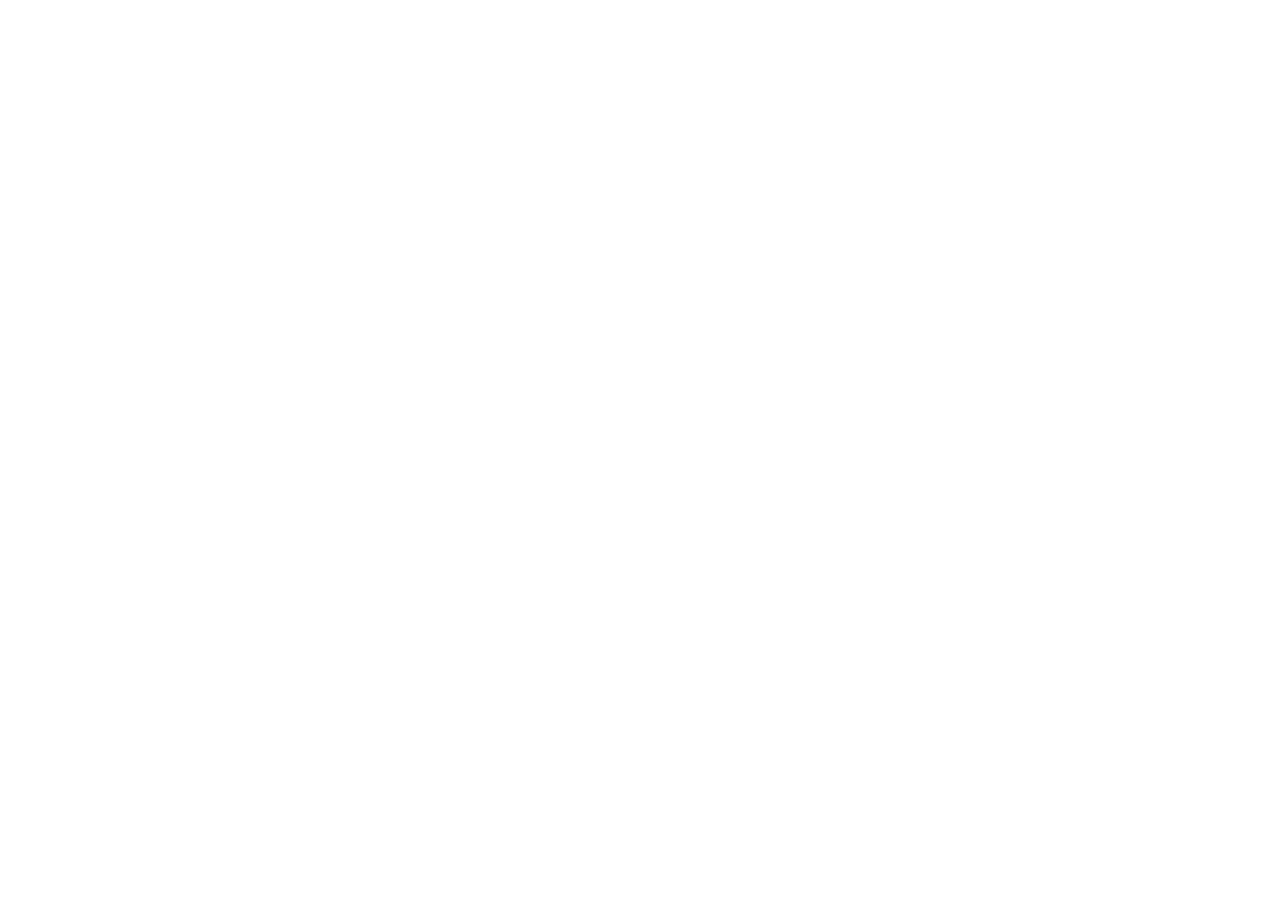
==== landing-page-1/index.html @ 4dc1adb1 "Change ruta para el archivo style.css" ====
<!doctype html>
<html lang="en">
<head>
    <meta charset="UTF-8">
    <meta name="viewport" content="width=device-width, user-scalable=no, initial-scale=1.0, maximum-scale=1.0, minimum-scale=1.0">
    <meta http-equiv="X-UA-Compatible" content="ie=edge">
    <link rel="stylesheet" href="css/style.css">
    <title>Document</title>
</head>
<body>

</body>
</html>
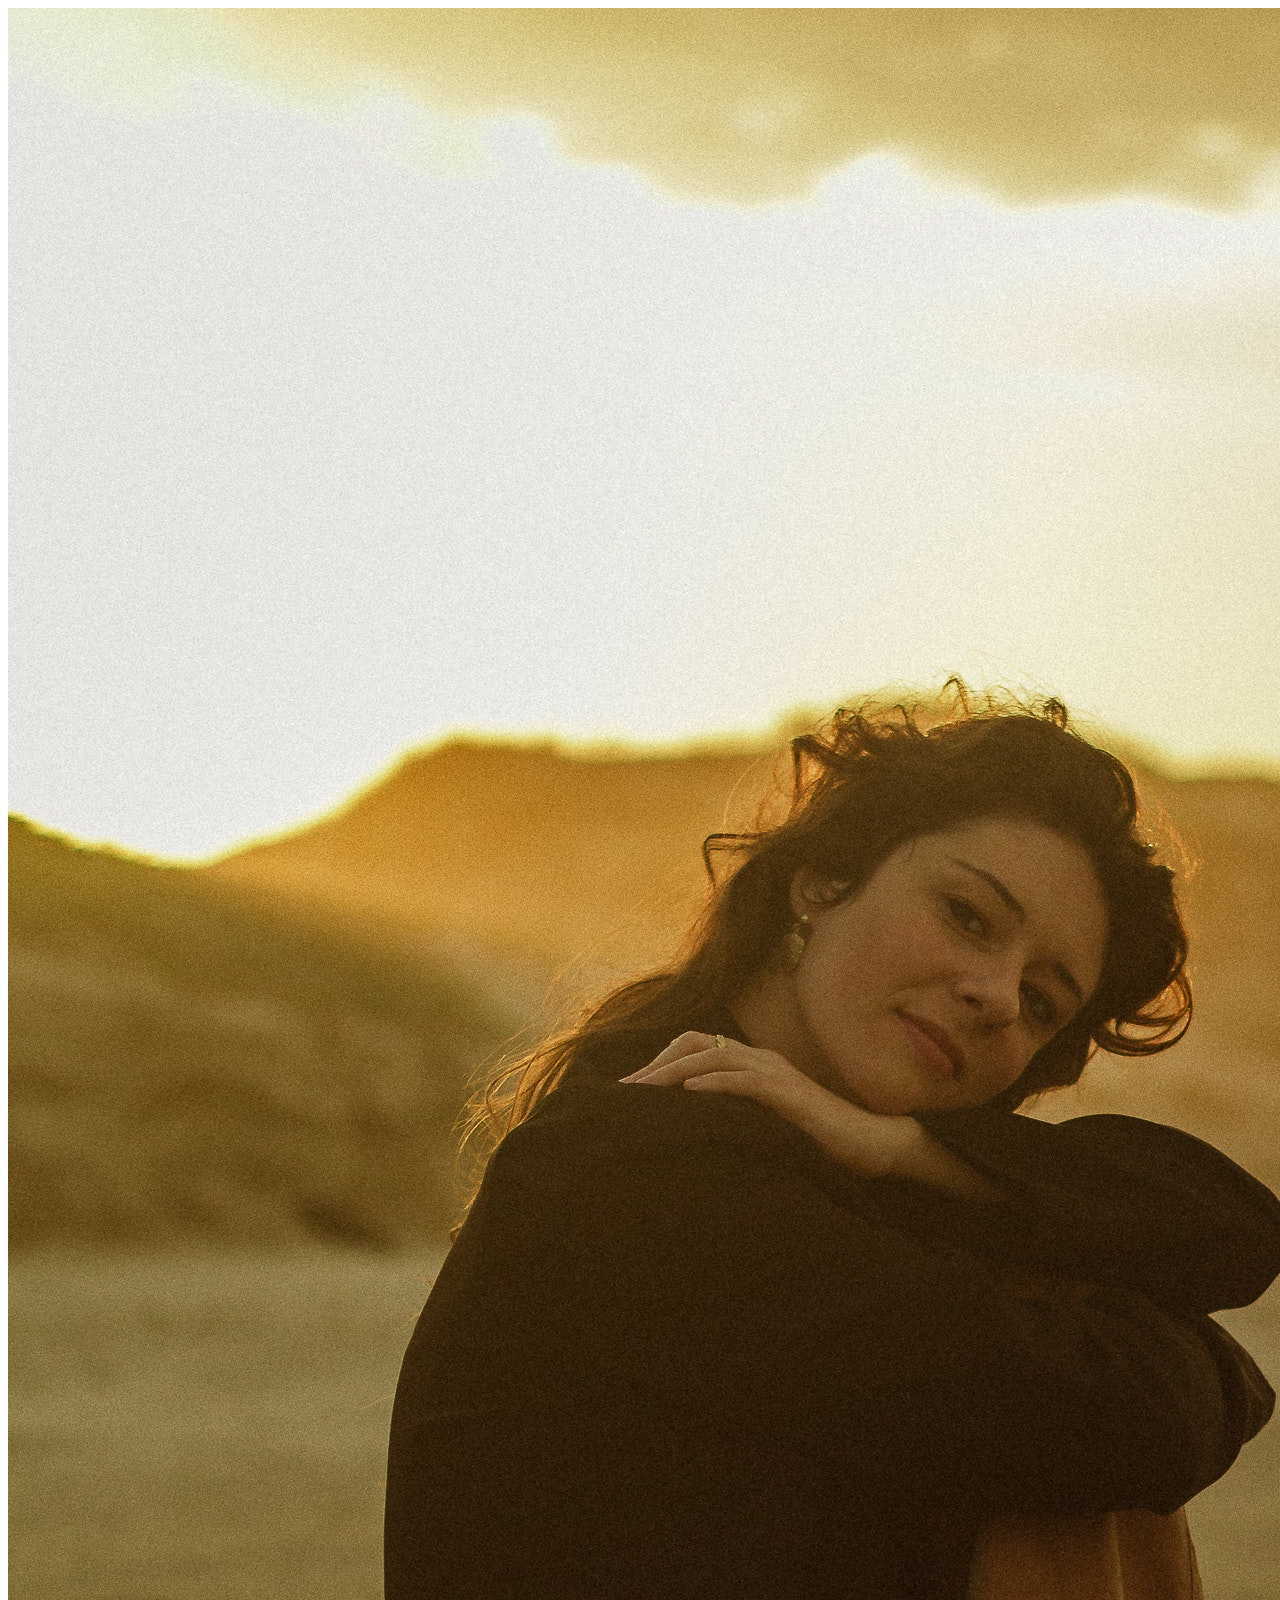
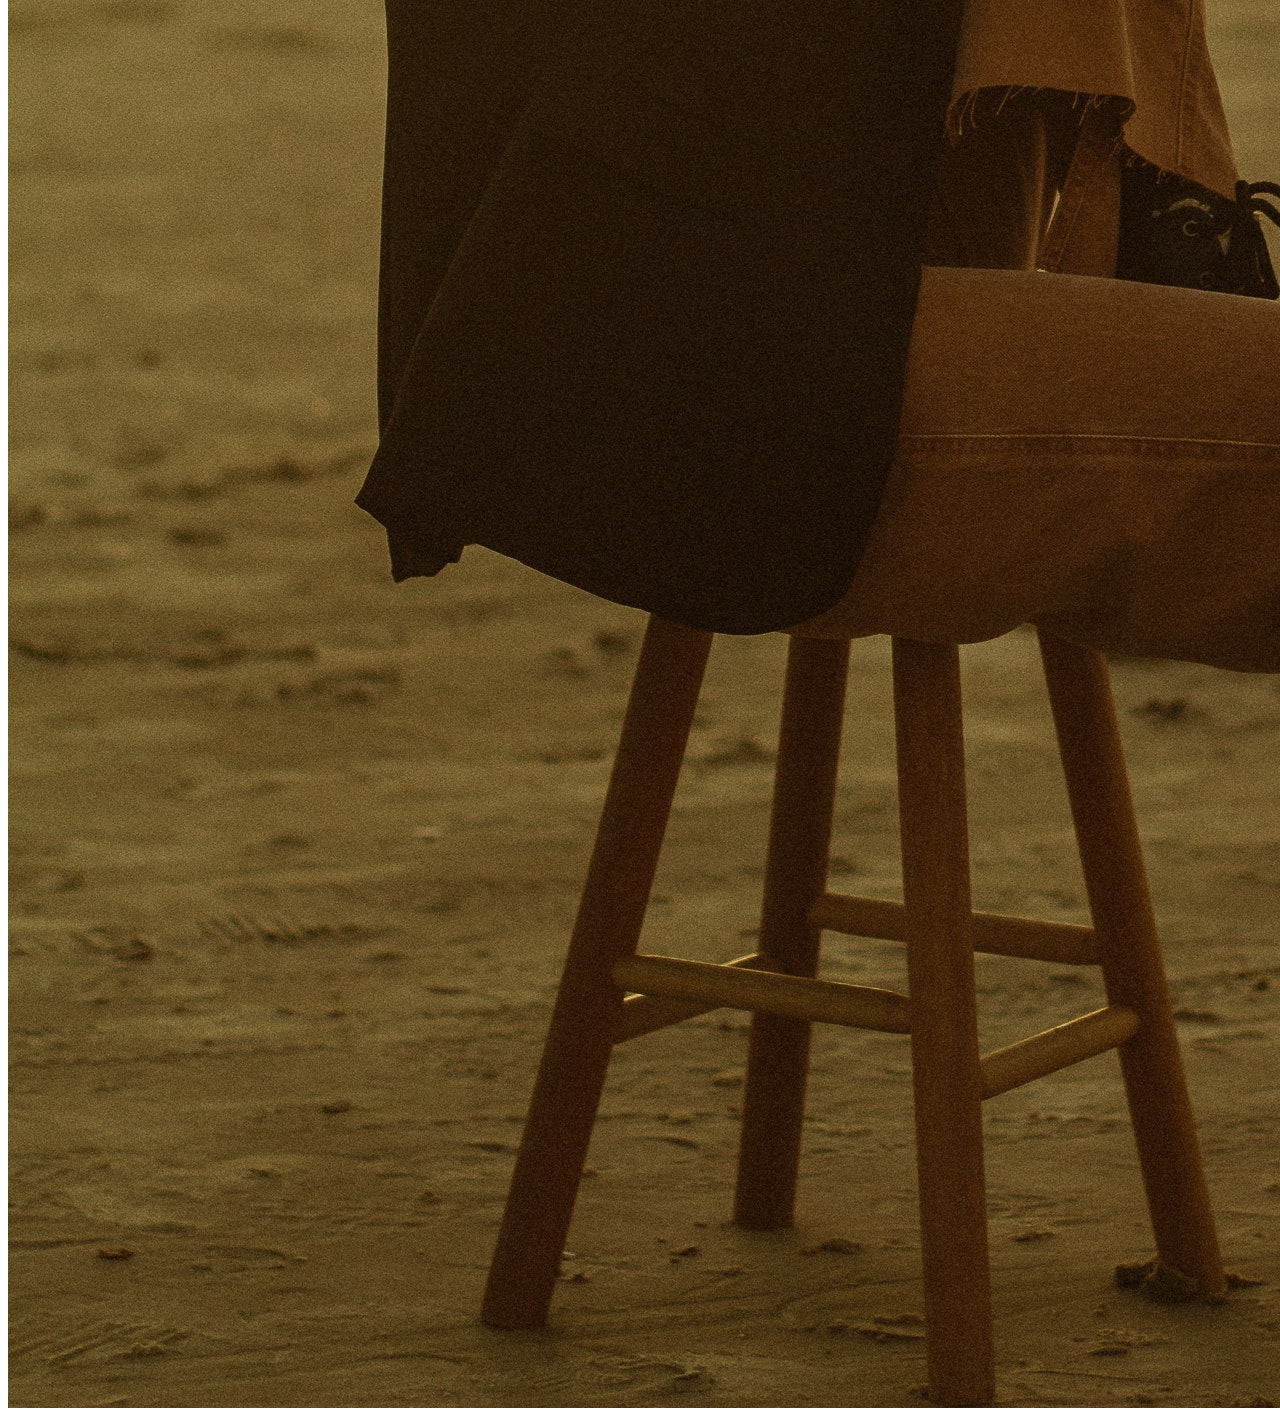
==== commit c9723685: "Change se agrego un div para ser el contenedor de los elementos de la card" ====
--- a/landing-page-1/index.html
+++ b/landing-page-1/index.html
@@ -8,6 +8,8 @@
     <title>Document</title>
 </head>
 <body>
-
+    <div class="card-container">
+        <img src="images/pexels-model.jpg" alt="woman">
+    </div>
 </body>
 </html>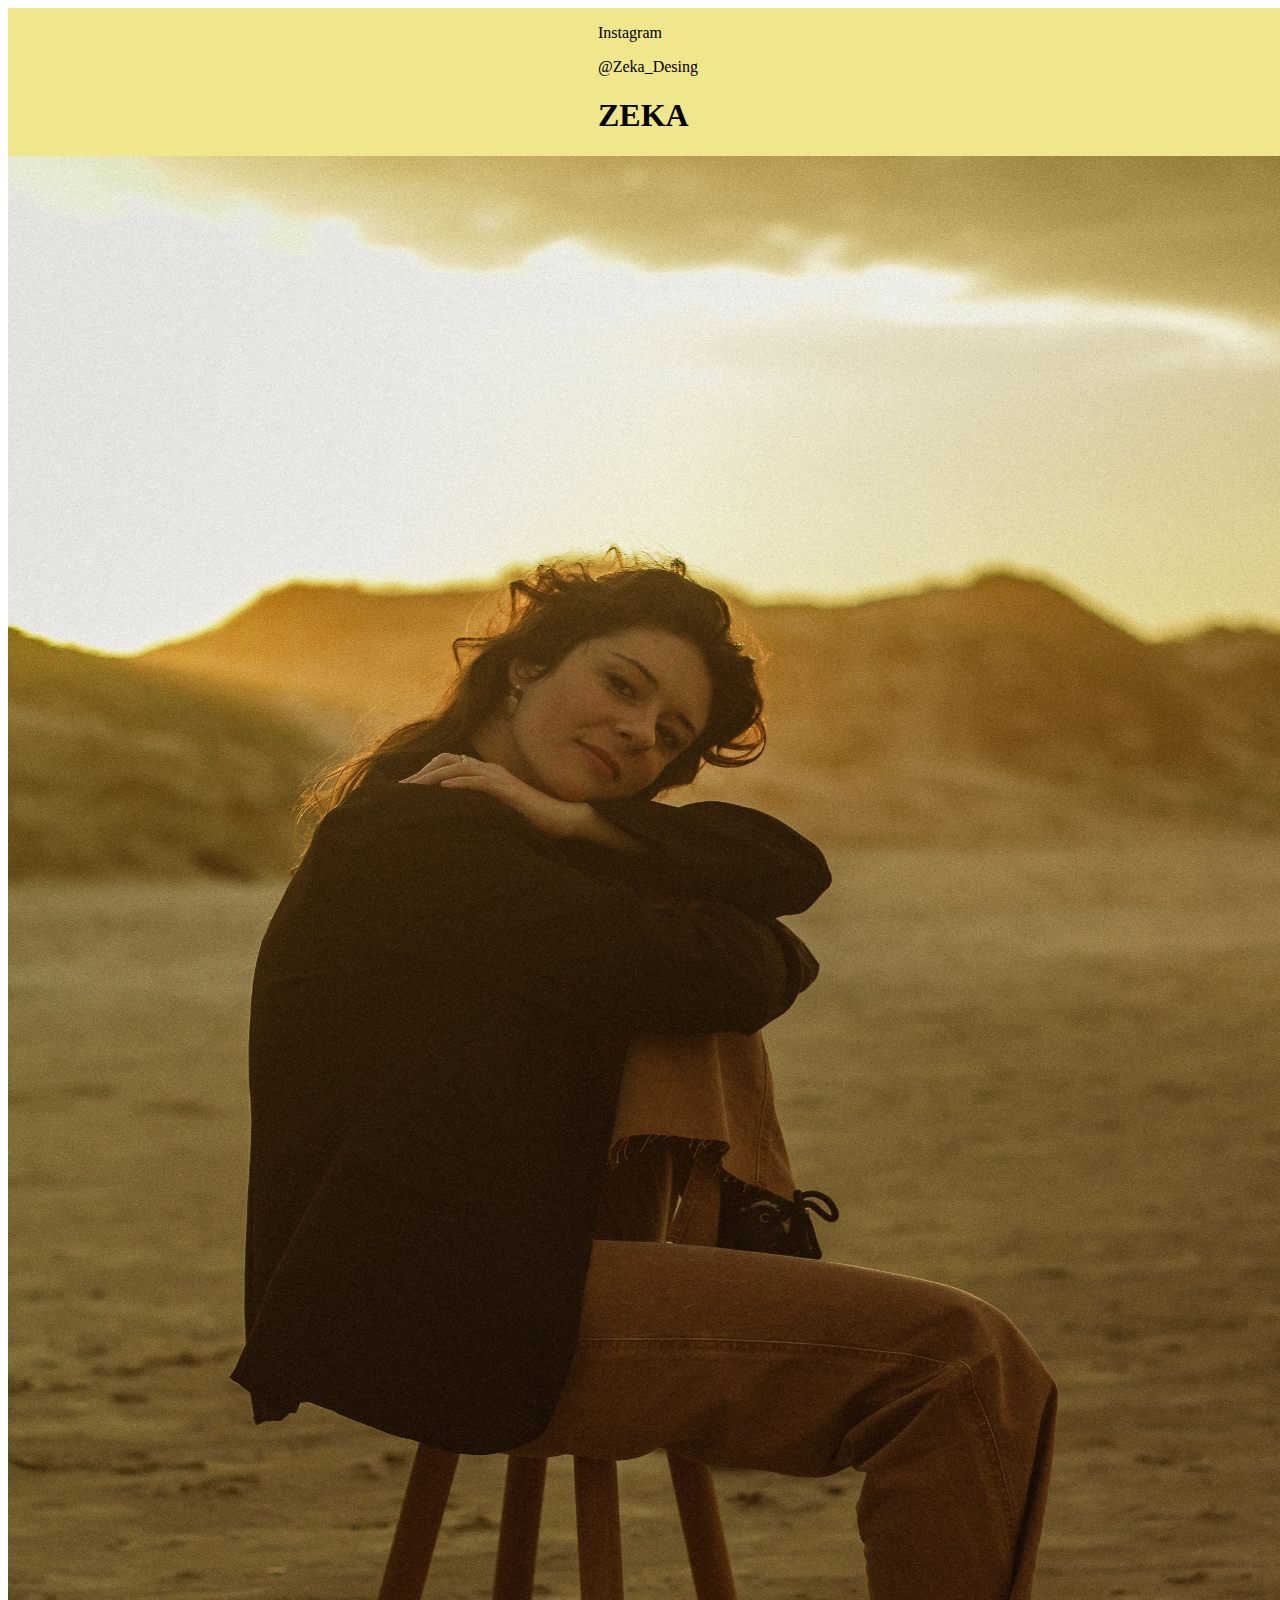
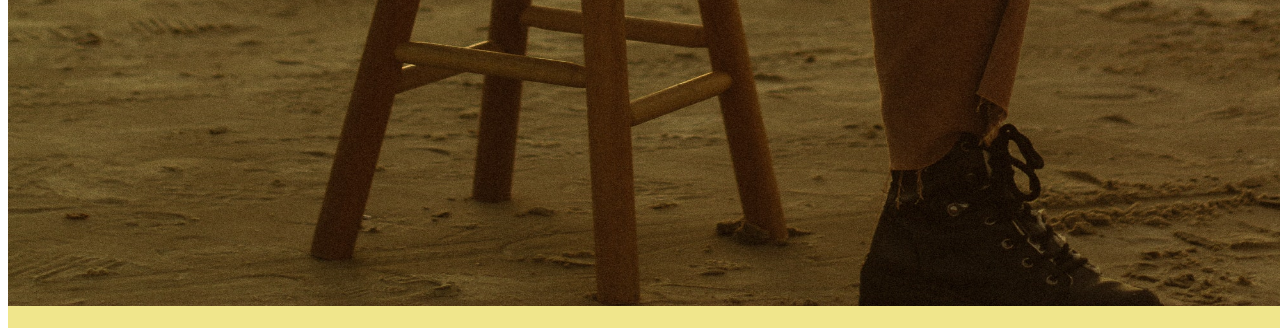
==== commit 011cff67: "Change para el nombre de la empresa e instagram" ====
--- a/landing-page-1/index.html
+++ b/landing-page-1/index.html
@@ -10,6 +10,11 @@
 <body>
     <div class="card-container">
         <img src="images/pexels-model.jpg" alt="woman">
+        <div class="header">
+            <p class="item-instagram">Instagram</p>
+            <p class="item-name-instagram">@Zeka_Desing</p>
+            <h1>ZEKA</h1>
+        </div>
     </div>
 </body>
 </html>--- a/landing-page-1/css/style.css
+++ b/landing-page-1/css/style.css
@@ -0,0 +1,13 @@
+.card-container {
+    background-color: #F0E68C;
+    display: grid;
+    width: 1280px;
+    height: 1920px;
+    grid-template-rows: 1fr auto 1fr;
+    place-items: center;
+}
+.card-container img {
+    width: 100%;
+    height: 1750px;
+    grid-row: 2 / 2;
+}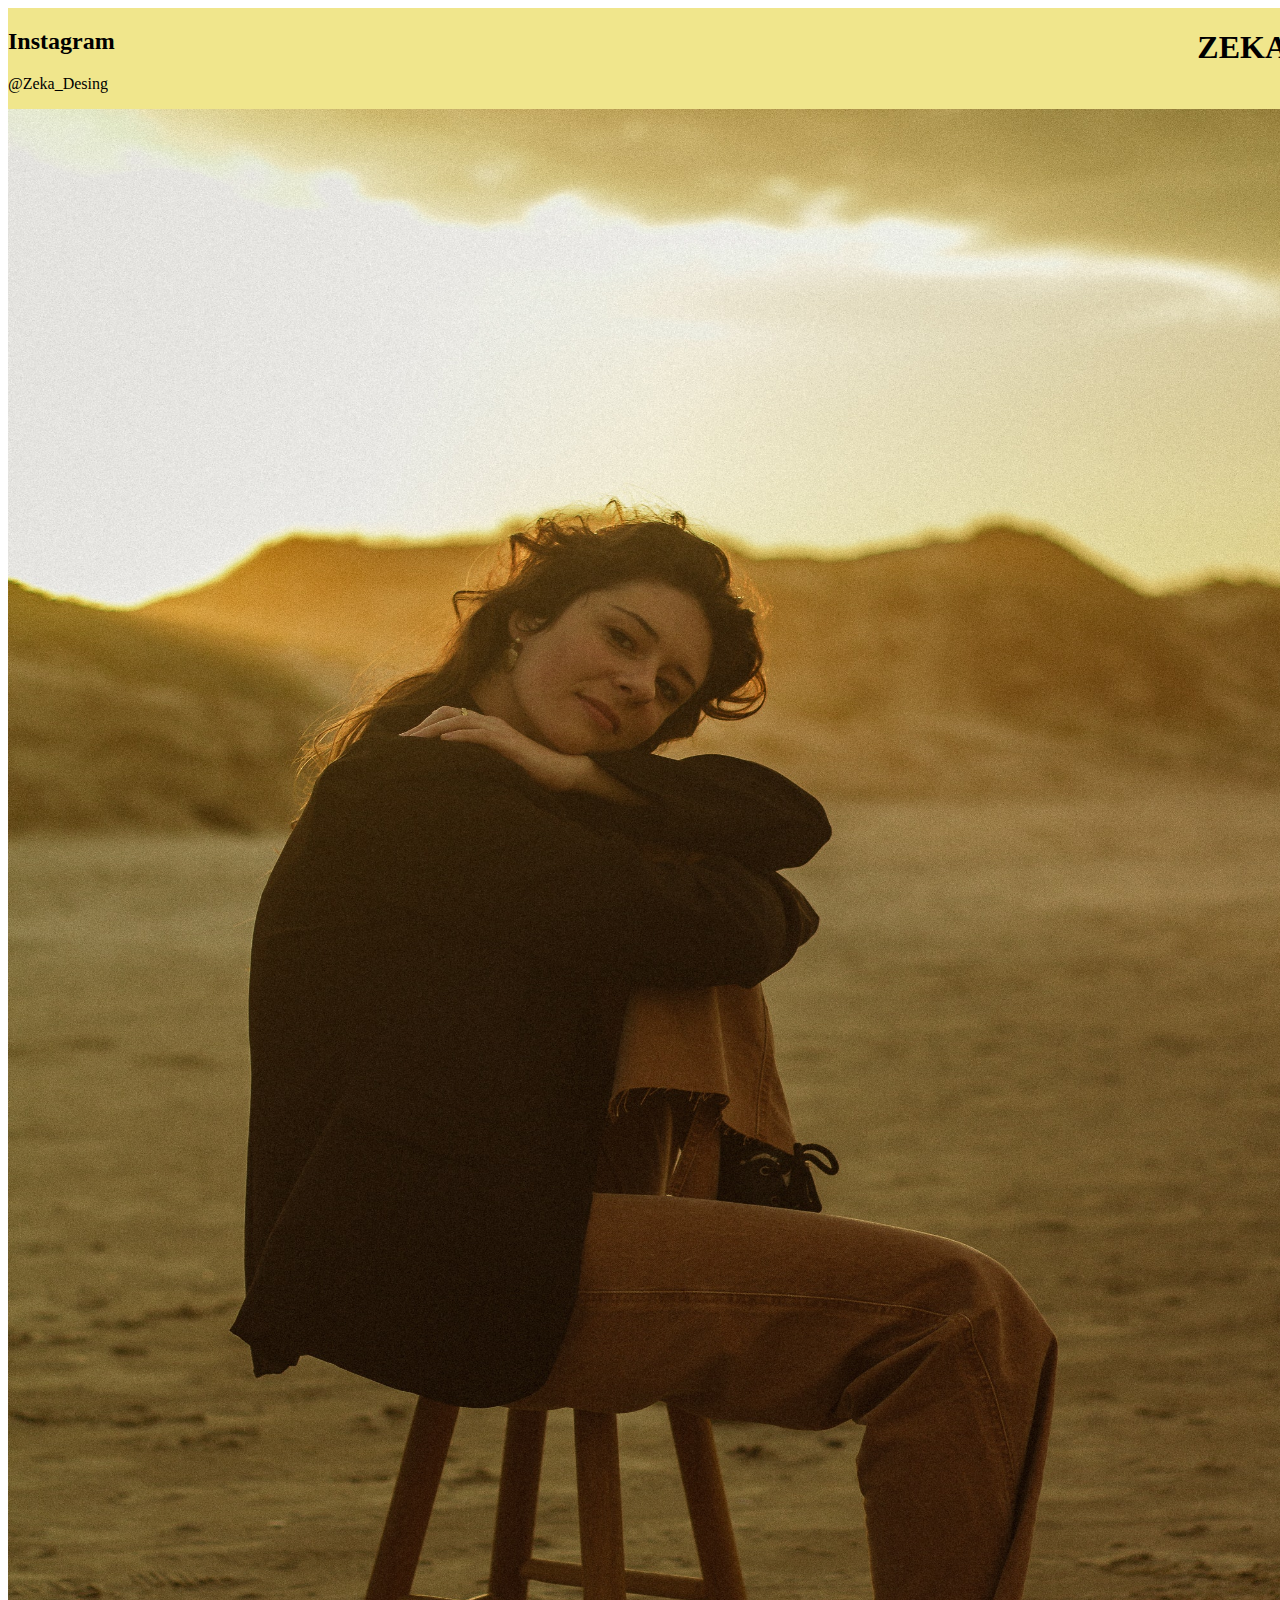
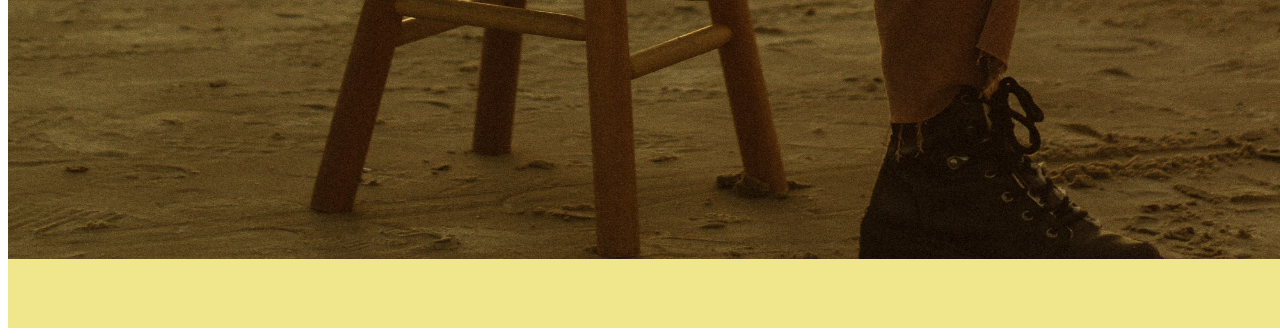
==== commit 2dcd6aa8: "Fix se agrego div para solucionar la clase header" ====
--- a/landing-page-1/index.html
+++ b/landing-page-1/index.html
@@ -11,10 +11,13 @@
     <div class="card-container">
         <img src="images/pexels-model.jpg" alt="woman">
         <div class="header">
-            <p class="item-instagram">Instagram</p>
-            <p class="item-name-instagram">@Zeka_Desing</p>
+            <div class="instagram-items">
+                <h2>Instagram</h2>
+                <p>@Zeka_Desing</p>
+            </div>
             <h1>ZEKA</h1>
         </div>
+
     </div>
 </body>
 </html>--- a/landing-page-1/css/style.css
+++ b/landing-page-1/css/style.css
@@ -10,4 +10,11 @@
     width: 100%;
     height: 1750px;
     grid-row: 2 / 2;
+}
+.header {
+    display: flex;
+    flex-wrap: wrap;
+    justify-content: space-between;
+    width: 100%;
+    height: 100%;
 }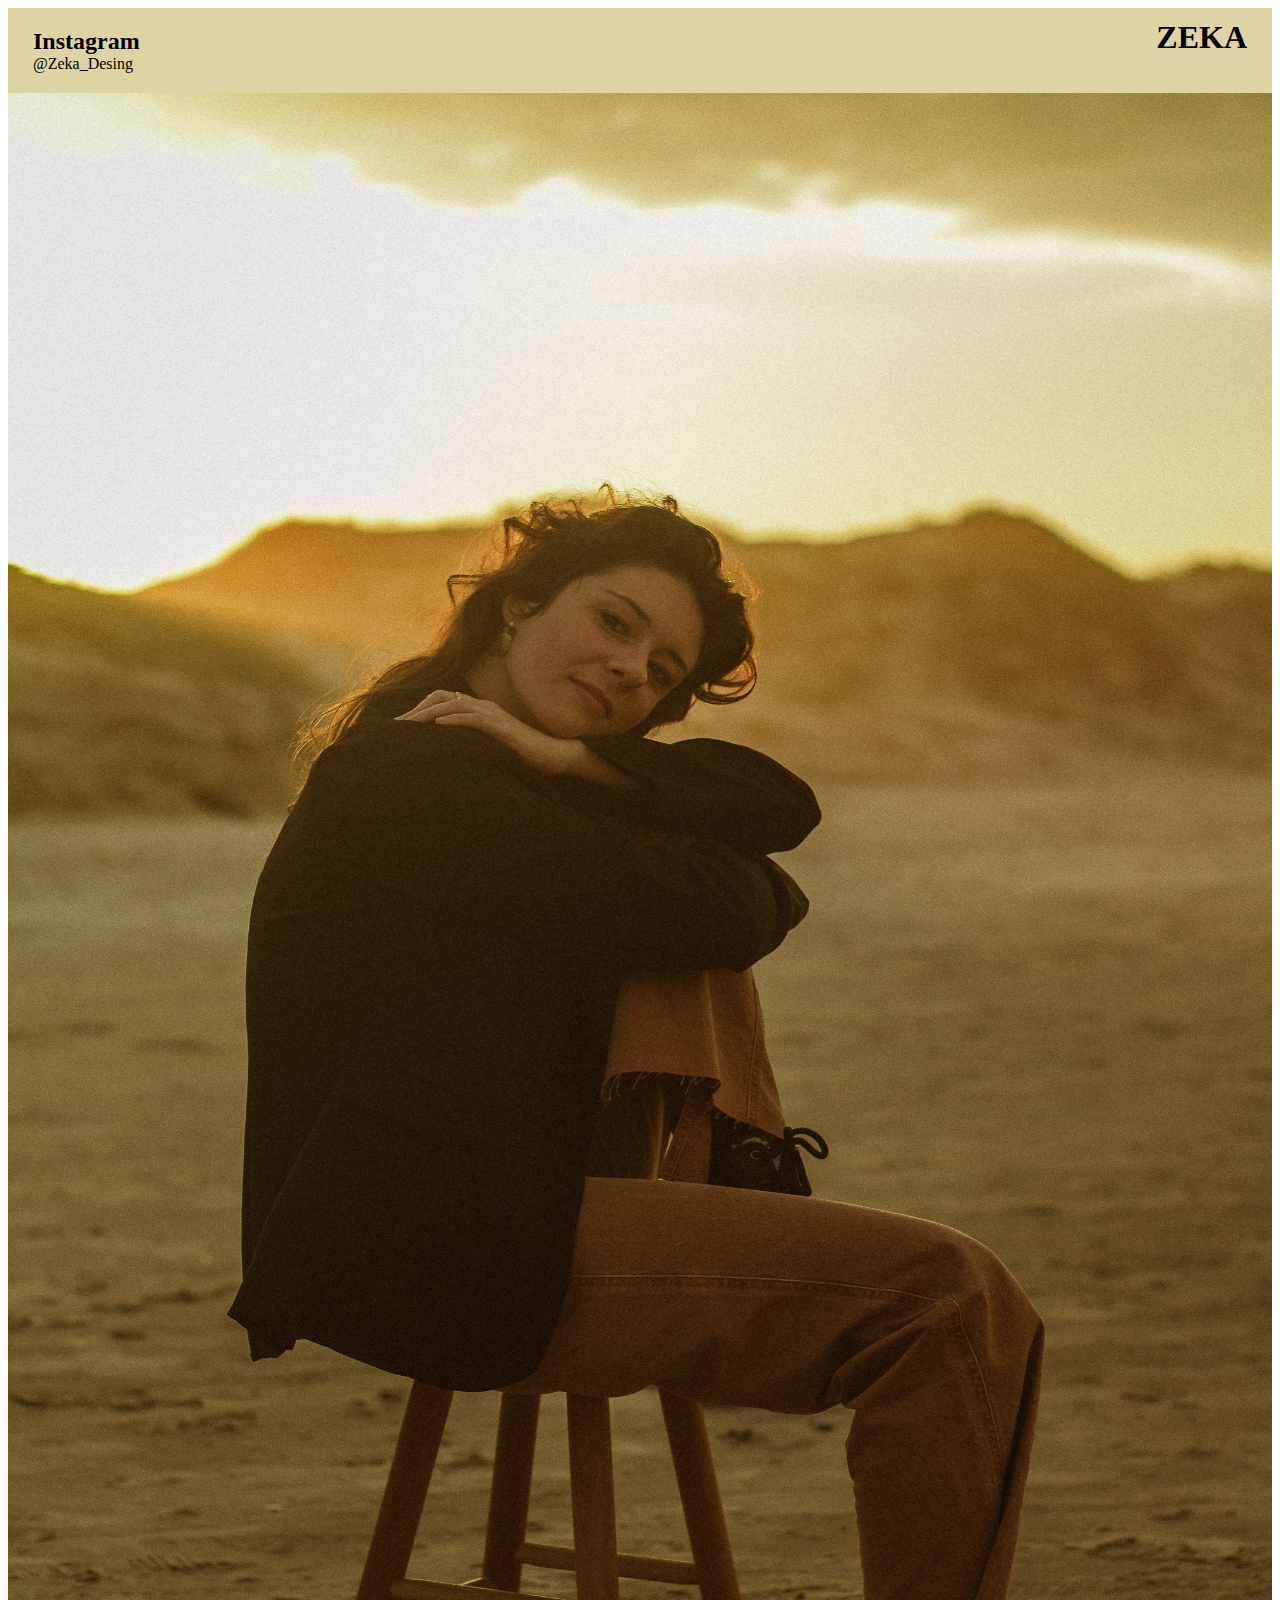
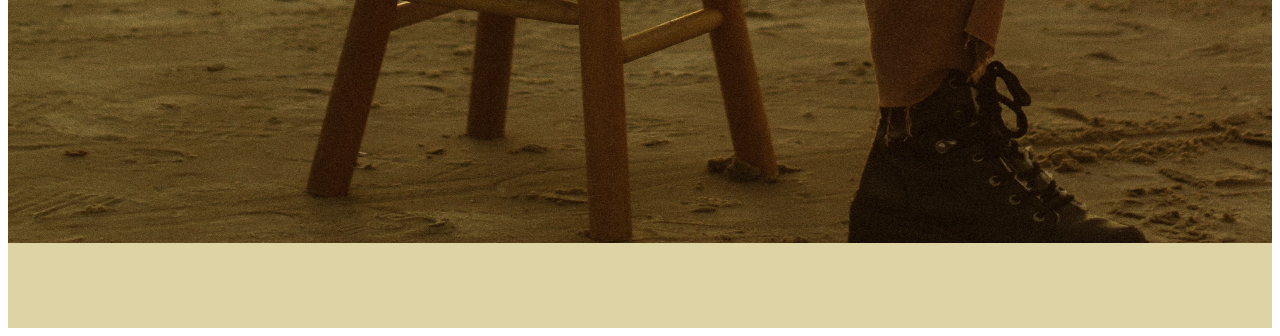
==== commit df5770b0: "Change se agrego clase para nombre de compañia y etiqueta contenedora para card, tambien se agrego e" ====
--- a/landing-page-1/index.html
+++ b/landing-page-1/index.html
@@ -8,16 +8,17 @@
     <title>Document</title>
 </head>
 <body>
-    <div class="card-container">
-        <img src="images/pexels-model.jpg" alt="woman">
-        <div class="header">
-            <div class="instagram-items">
-                <h2>Instagram</h2>
-                <p>@Zeka_Desing</p>
+    <main>
+        <div class="card-container">
+            <img src="images/pexels-model.jpg" alt="woman">
+            <div class="header">
+                <div class="instagram-items">
+                    <h2>Instagram</h2>
+                    <p>@Zeka_Desing</p>
+                </div>
+                <h1 class="name-company">ZEKA</h1>
             </div>
-            <h1>ZEKA</h1>
         </div>
-
-    </div>
+    </main>
 </body>
 </html>--- a/landing-page-1/css/style.css
+++ b/landing-page-1/css/style.css
@@ -1,20 +1,34 @@
+main {
+    display: flex;
+    place-content: center;
+}
 .card-container {
-    background-color: #F0E68C;
+    background-color: #ded3a4;
     display: grid;
     width: 1280px;
     height: 1920px;
     grid-template-rows: 1fr auto 1fr;
+    grid-template-columns:  50px auto 50px;
     place-items: center;
 }
 .card-container img {
     width: 100%;
     height: 1750px;
+    grid-column: 1 / 4;
     grid-row: 2 / 2;
 }
 .header {
     display: flex;
     flex-wrap: wrap;
-    justify-content: space-between;
+    place-content: center space-between;
+    grid-column: 1 / 4;
+    grid-row: 1 / 1;
     width: 100%;
     height: 100%;
+}
+.instagram-items {
+    line-height: 4px;
+}
+.instagram-items, .name-company {
+    margin: 0 25px;
 }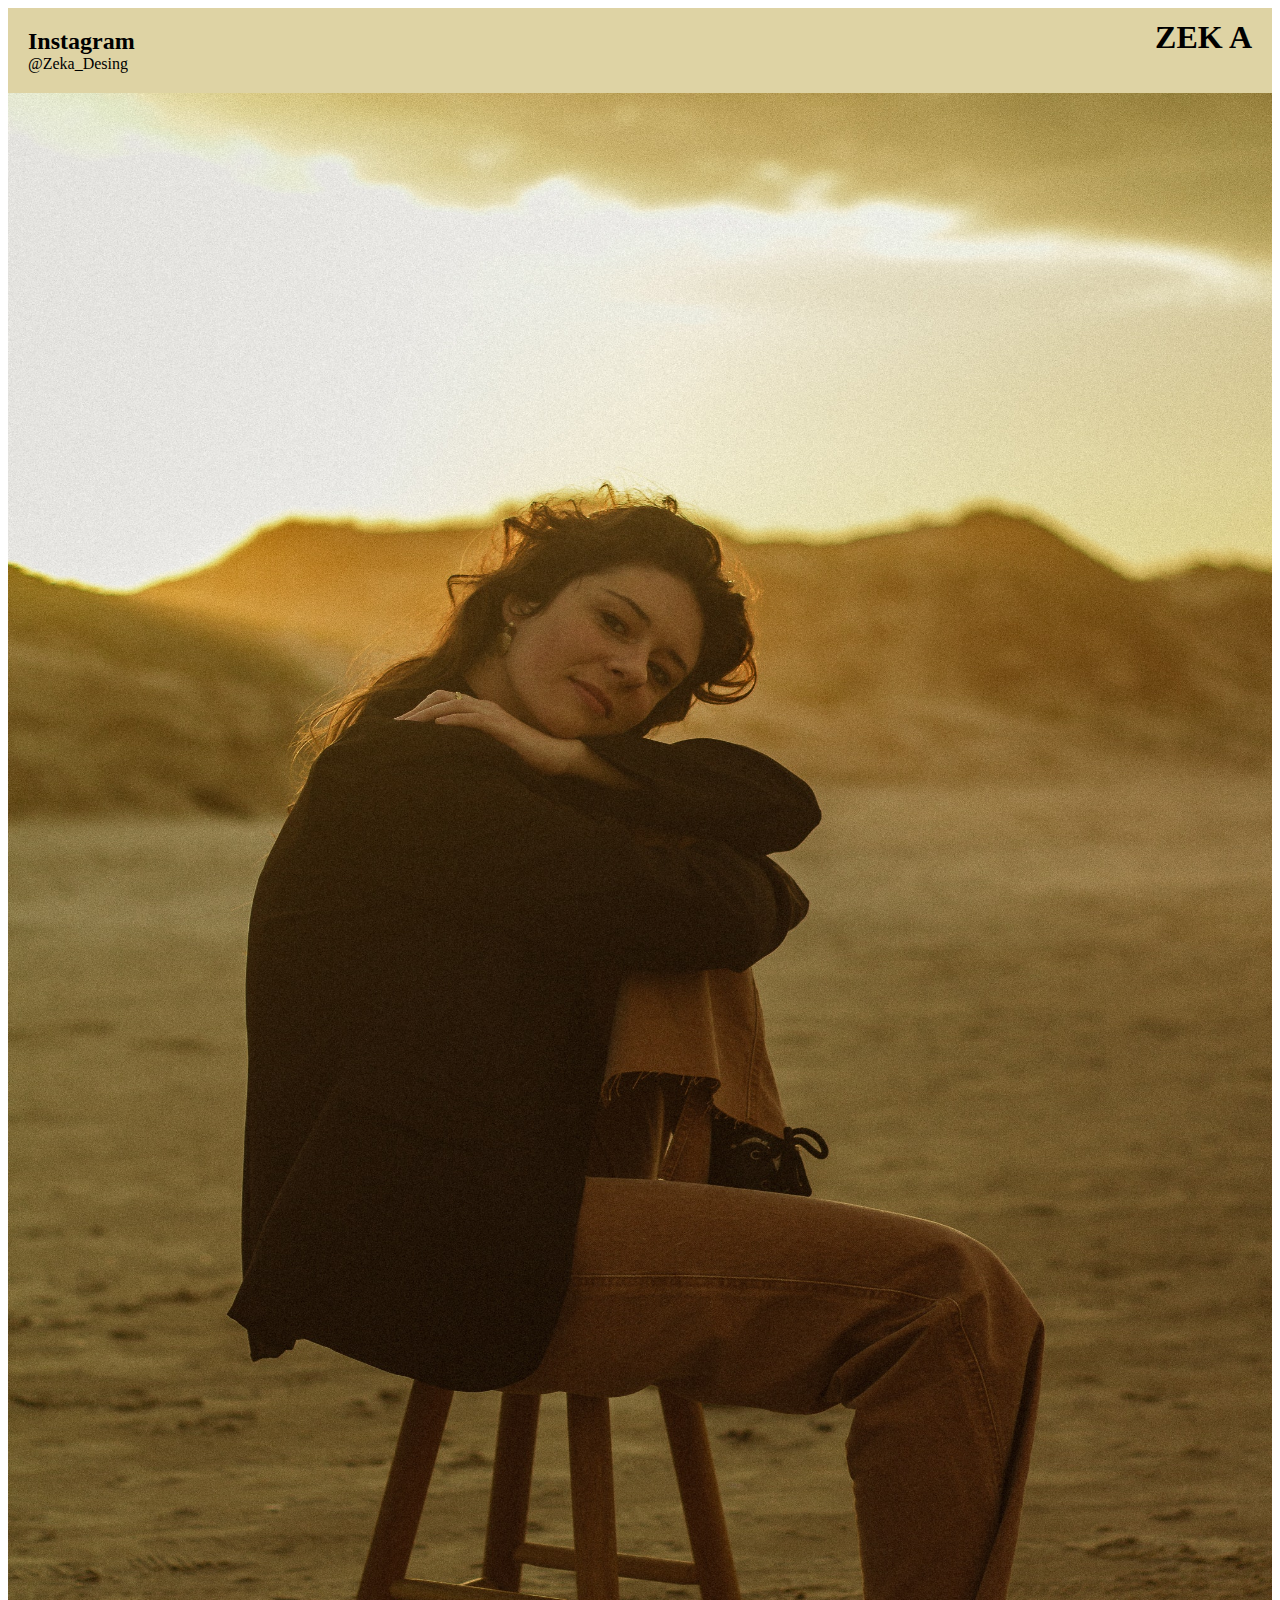
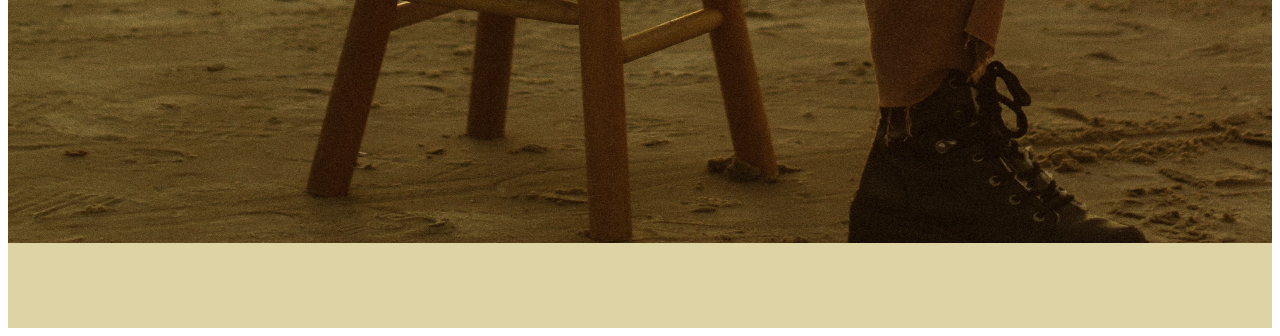
==== commit c7e6a036: "Fix arregló del problema de letra con sus estilos" ====
--- a/landing-page-1/index.html
+++ b/landing-page-1/index.html
@@ -16,7 +16,7 @@
                     <h2>Instagram</h2>
                     <p>@Zeka_Desing</p>
                 </div>
-                <h1 class="name-company">ZEKA</h1>
+                <h1 class="name-company">ZEK A</h1>
             </div>
         </div>
     </main>
--- a/landing-page-1/css/style.css
+++ b/landing-page-1/css/style.css
@@ -30,5 +30,5 @@
     line-height: 4px;
 }
 .instagram-items, .name-company {
-    margin: 0 25px;
+    margin: 0 20px;
 }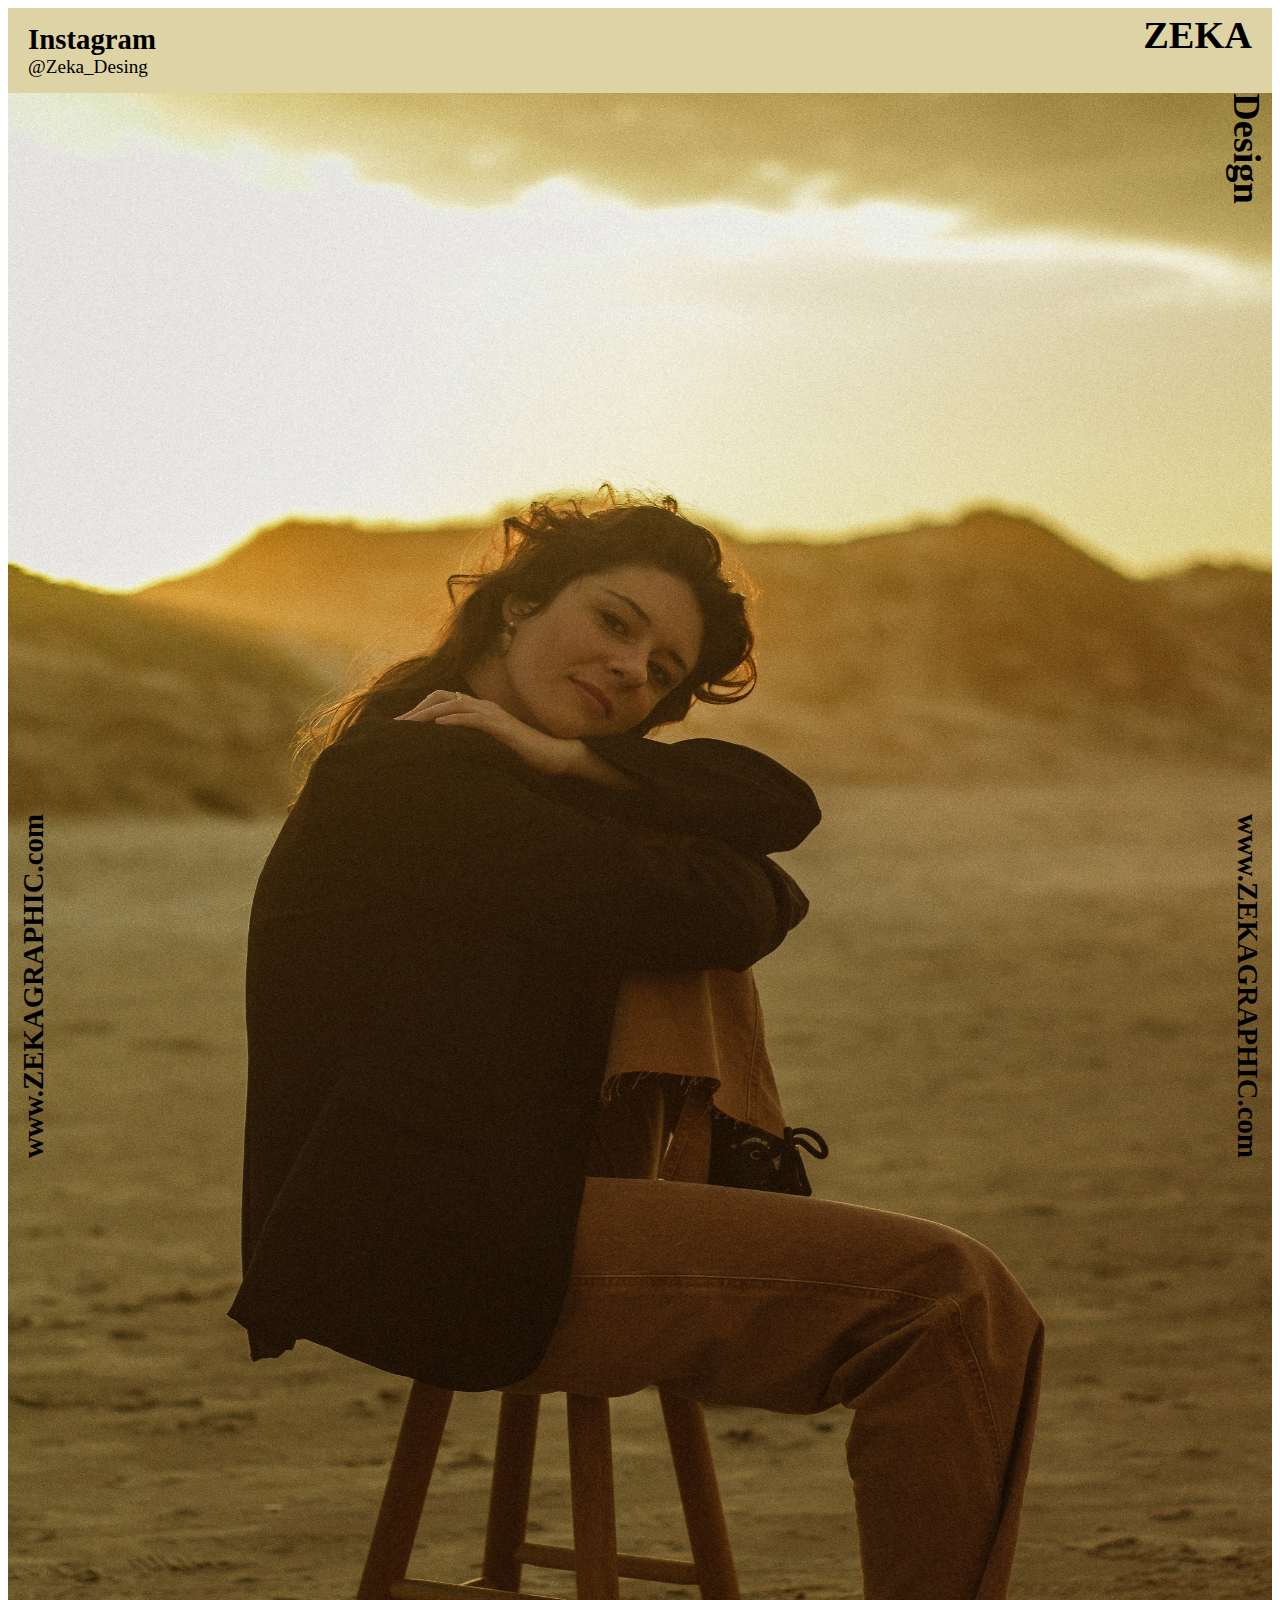
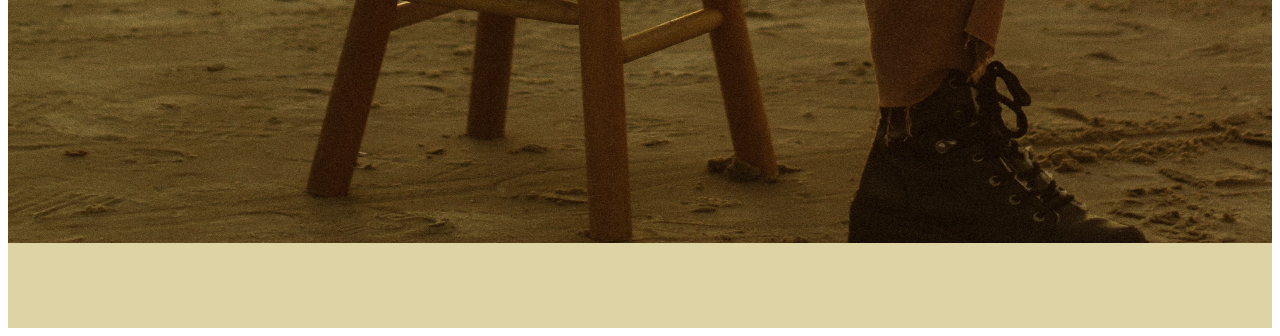
==== commit 71442b52: "Change cambios para poder crear los textos de los lados de la card" ====
--- a/landing-page-1/index.html
+++ b/landing-page-1/index.html
@@ -16,8 +16,11 @@
                     <h2>Instagram</h2>
                     <p>@Zeka_Desing</p>
                 </div>
-                <h1 class="name-company">ZEK A</h1>
+                <h1 class="name-company">ZEKA</h1>
             </div>
+                <h1 class="design">Design</h1>
+                <h2 class="url-right">www.ZEKAGRAPHIC.com</h2>
+                <h2 class="url-left">www.ZEKAGRAPHIC.com</h2>
         </div>
     </main>
 </body>
--- a/landing-page-1/css/style.css
+++ b/landing-page-1/css/style.css
@@ -1,4 +1,5 @@
 main {
+    font-size: 1.2rem;
     display: flex;
     place-content: center;
 }
@@ -7,7 +8,7 @@
     display: grid;
     width: 1280px;
     height: 1920px;
-    grid-template-rows: 1fr auto 1fr;
+    grid-template-rows: 1fr 35px auto 1fr;
     grid-template-columns:  50px auto 50px;
     place-items: center;
 }
@@ -15,7 +16,7 @@
     width: 100%;
     height: 1750px;
     grid-column: 1 / 4;
-    grid-row: 2 / 2;
+    grid-row: 2 / 4;
 }
 .header {
     display: flex;
@@ -31,4 +32,21 @@
 }
 .instagram-items, .name-company {
     margin: 0 20px;
+}
+.url-right {
+    writing-mode: vertical-lr;
+    grid-column: 3 / 3;
+    grid-row: 3 / 3;
+}
+.url-left {
+    rotate: 180deg;
+    writing-mode: vertical-rl;
+    grid-column: 1 / 1;
+    grid-row: 3 / 3;
+}
+.design {
+    align-self: start;
+    writing-mode: vertical-rl;
+    grid-row: 2 / 2;
+    grid-column: 3 / 3;
 }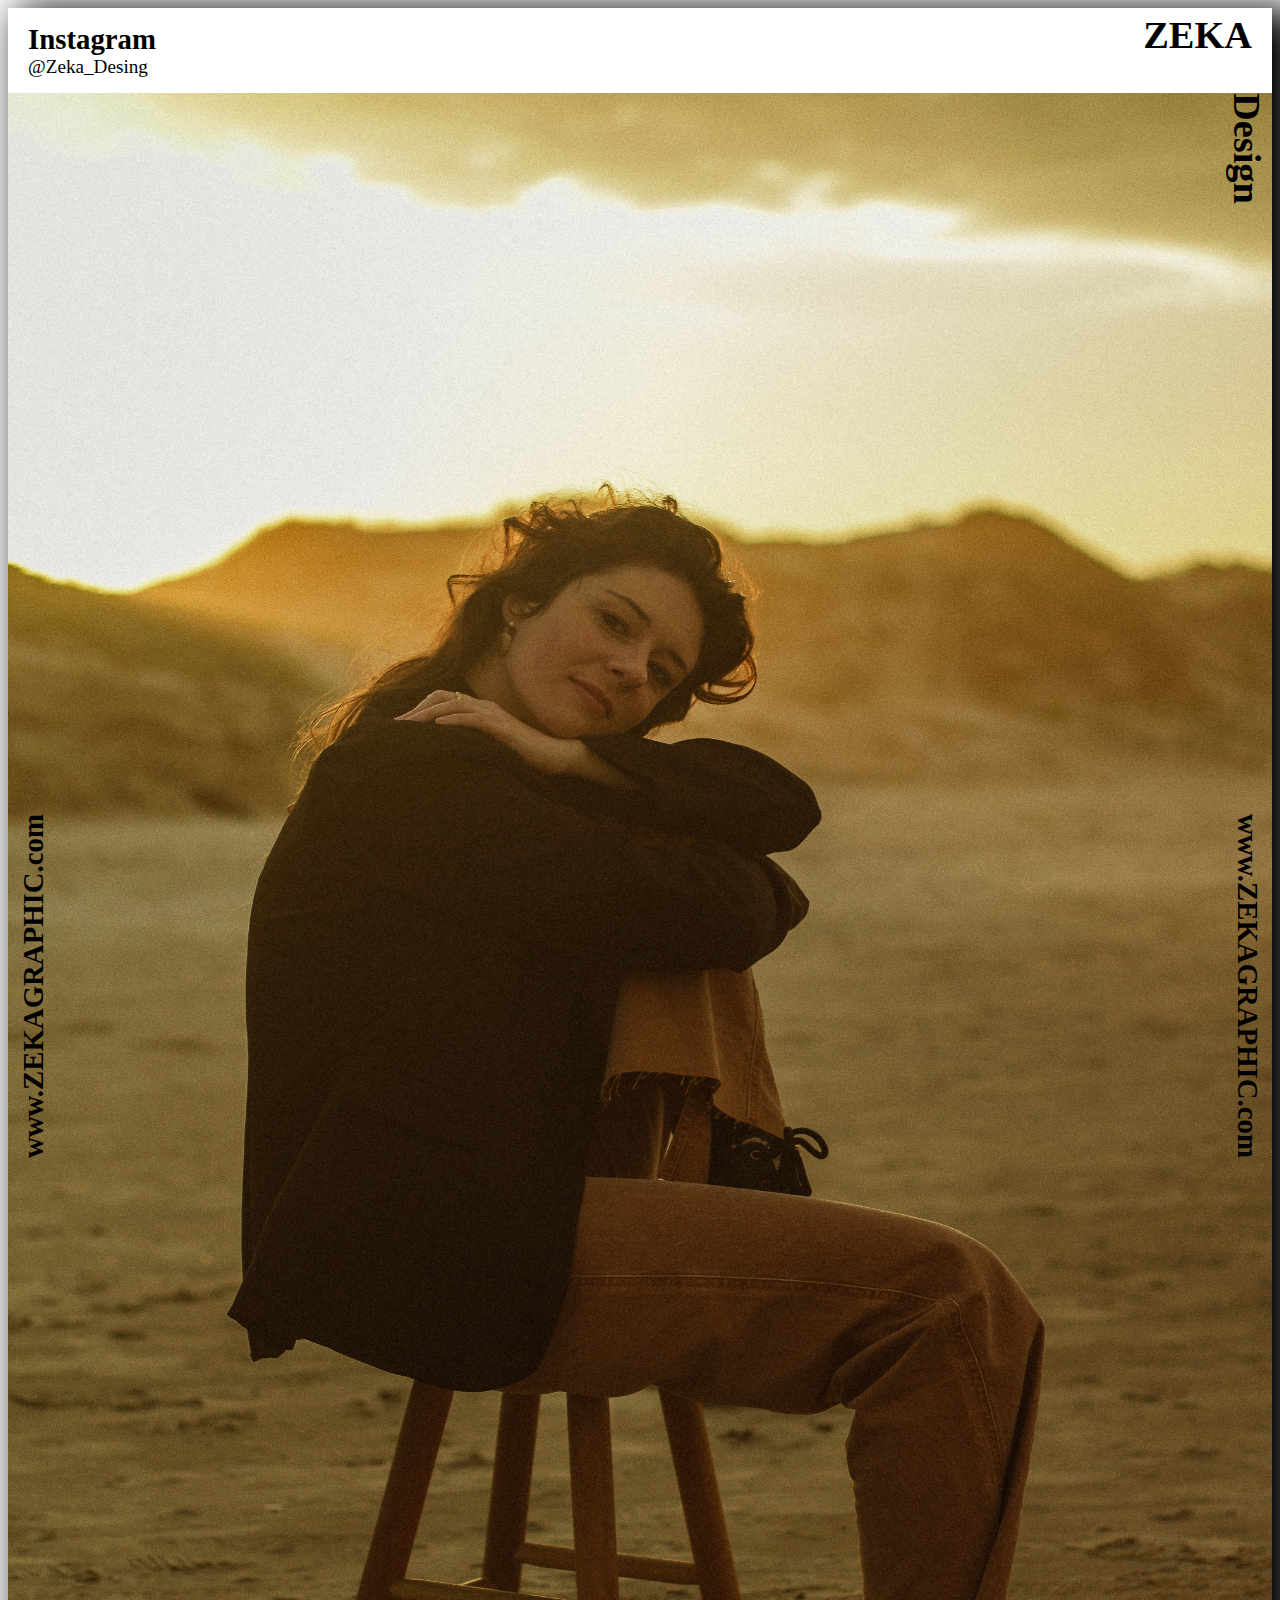
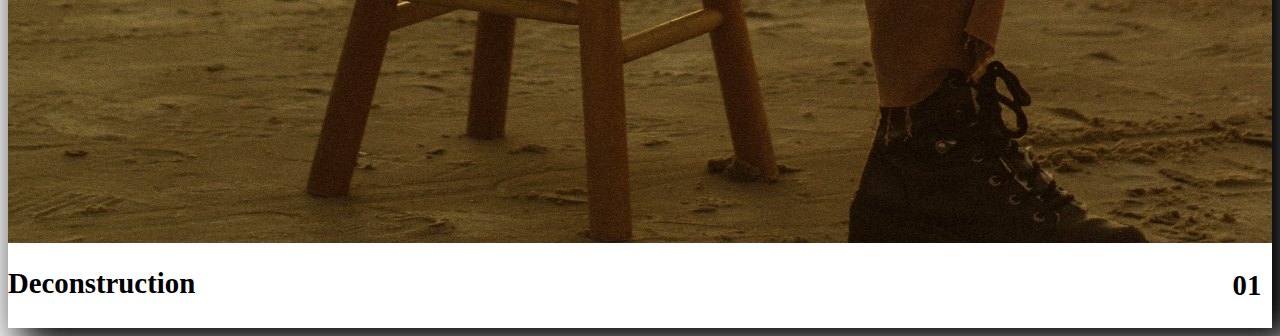
==== commit 01c87ca1: "Change se completo el footer de la card" ====
--- a/landing-page-1/index.html
+++ b/landing-page-1/index.html
@@ -21,6 +21,8 @@
                 <h1 class="design">Design</h1>
                 <h2 class="url-right">www.ZEKAGRAPHIC.com</h2>
                 <h2 class="url-left">www.ZEKAGRAPHIC.com</h2>
+            <h2 class="deconstruction">Deconstruction</h2>
+            <h2 class="number">01</h2>
         </div>
     </main>
 </body>
--- a/landing-page-1/css/style.css
+++ b/landing-page-1/css/style.css
@@ -4,7 +4,8 @@
     place-content: center;
 }
 .card-container {
-    background-color: #ded3a4;
+    box-shadow: 20px 10px 40px 10px;
+    background-color: white;
     display: grid;
     width: 1280px;
     height: 1920px;
@@ -49,4 +50,13 @@
     writing-mode: vertical-rl;
     grid-row: 2 / 2;
     grid-column: 3 / 3;
+}
+.deconstruction {
+    place-self: start;
+    grid-column: 1 / 1;
+    grid-row: 4 / 4;
+}
+.number {
+    grid-column: 3 / 3;
+    grid-row: 4 / 4;
 }